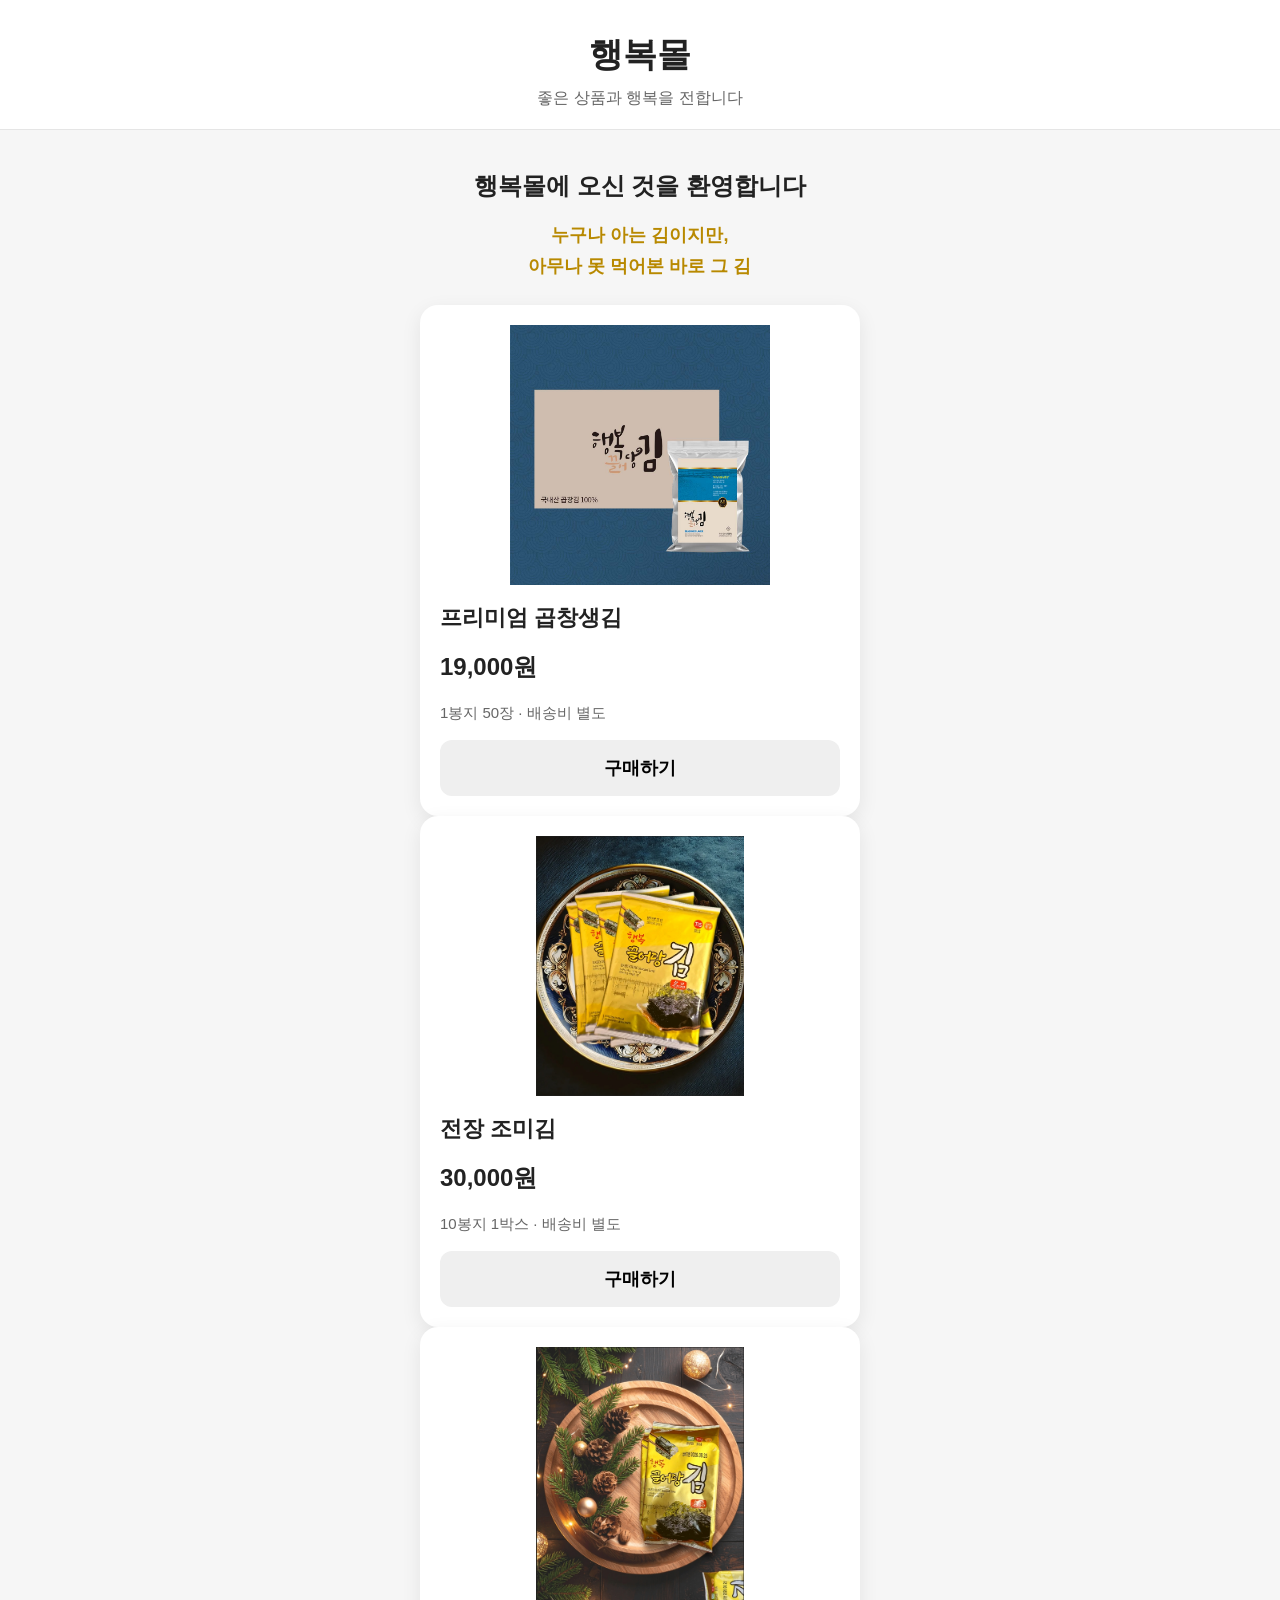
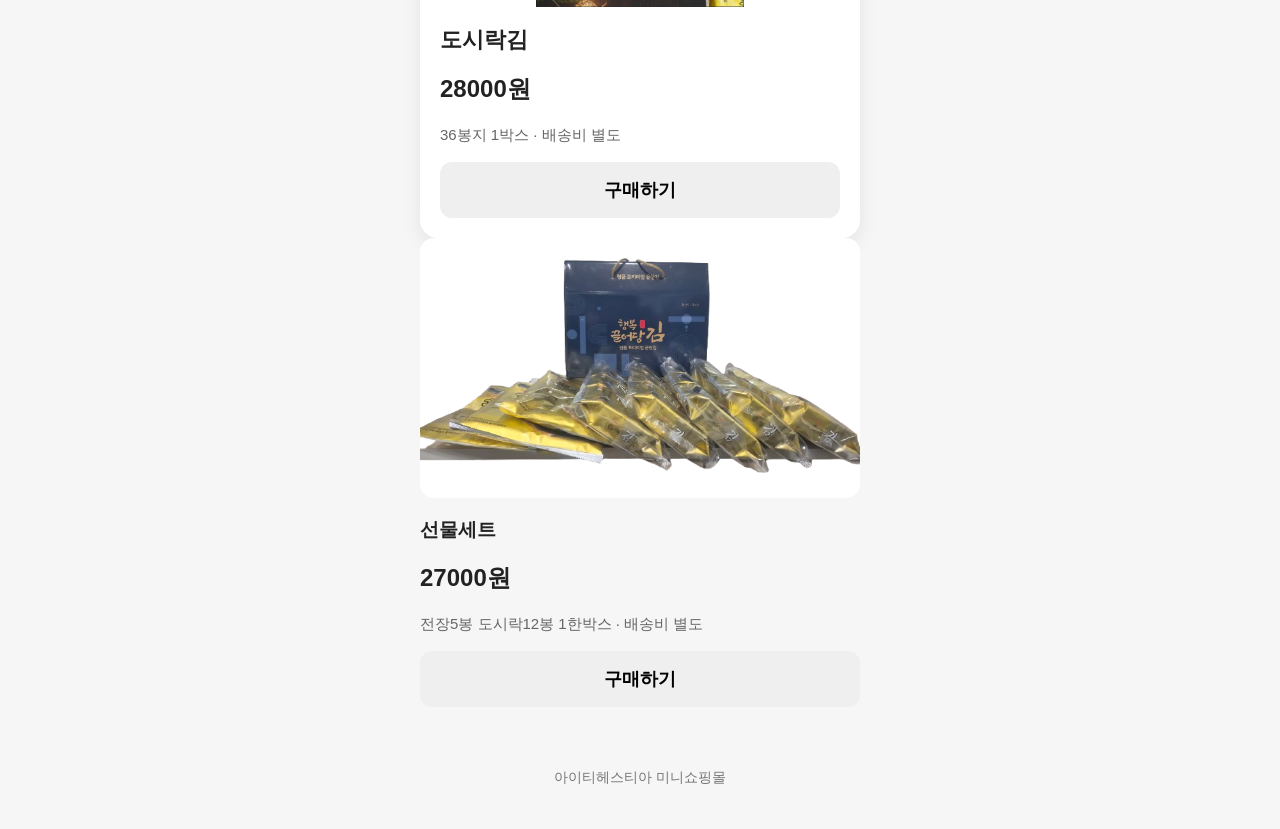
==== index.html @ 73778347 "링크 대표이미지 용량 최적화" ====
<!DOCTYPE html>
<html lang="ko">
<head>
    <meta charset="UTF-8">
    <meta name="viewport" content="width=device-width, initial-scale=1.0">
    <title>행복몰</title>
    <link rel="stylesheet" href="style.css">
    <meta name="description" content="누구나 아는 김이지만, 아무나 못 먹어본 바로 그 김">
    <meta property="og:type" content="website">
    <meta property="og:title" content="행복몰 | 행복 끌어당김">
    <meta property="og:description" content="누구나 아는 김이지만, 아무나 못 먹어본 바로 그 김">
    <meta property="og:image" content="https://happymall-engine.vercel.app/images/og-image-optimized.jpg">
    <meta property="og:url" content="https://happymall-engine.vercel.app/">
</head>

<body>

    <header>
        <h1>행복몰</h1>
        <p>좋은 상품과 행복을 전합니다</p>
    </header>

    <main>
        <section class="shop-intro">
            <h2>행복몰에 오신 것을 환영합니다</h2>
            <p class="brand-slogan">누구나 아는 김이지만,<br>아무나 못 먹어본 바로 그 김</p>
        </section>

        <section class="products">

            <div class="product-card">
                <img src="images/생김.jpg" alt="행복끌어당김 상품사진" class="product-image">
                <h3>프리미엄 곱창생김</h3>
                <p class="price">19,000원</p>
                <p class="description">1봉지 50장 · 배송비 별도</p>

                <button type="button" onclick="location.href='gopchang.html'">구매하기</button>
            </div>
            <div class="product-card">
                <img src="images/전장조미김.jpg" alt="행복끌어당김 상품사진" class="product-image">
                <h3>전장 조미김</h3>
                <p class="price">30,000원</p>
                <p class="description">10봉지 1박스 · 배송비 별도</p>

                <button type="button" onclick="location.href='jeonjang.html'">구매하기</button>
            </div>
            <div class="product-card">
                <img src="images/도시락김.jpg" alt="행복끌어당김 상품사진" class="product-image">
                <h3>도시락김</h3>
                <p class="price">28000원</p>
                <p class="description">36봉지 1박스 · 배송비 별도</p>
                <button type="button" onclick="location.href='dosirak.html'">구매하기</button>
            </div
            <div class="product-card">
                <img src="images/세트구성.png" alt="행복끌어당김 상품사진" class="product-image">
                <h3>선물세트</h3>
                <p class="price">27000원</p>
                <p class="description">전장5봉 도시락12봉 1한박스 · 배송비 별도</p>
                <button type="button" onclick="location.href='set.html'">구매하기</button>
            </div>
        </section>
    </main>

    <footer>
        <p>아이티헤스티아 미니쇼핑몰</p>
    </footer>

</body>
</html>
---- style.css ----
* {
    box-sizing: border-box;
}

body {
    margin: 0;
    font-family: Arial, sans-serif;
    background-color: #f6f6f6;
    color: #222222;
}

header {
    background-color: #ffffff;
    padding: 32px 20px 20px;
    text-align: center;
    border-bottom: 1px solid #e5e5e5;
}

header h1 {
    margin: 0 0 10px;
    font-size: 34px;
}

header p {
    margin: 0;
    color: #666666;
    font-size: 16px;
}

main {
    width: 100%;
    max-width: 480px;
    margin: 0 auto;
    padding: 20px;
}

.shop-intro {
    text-align: center;
    margin-bottom: 24px;
}

.shop-intro h2 {
    font-size: 24px;
    margin-bottom: 10px;
}

.shop-intro p {
    color: #666666;
    font-size: 16px;
}

.shop-intro .brand-slogan {
  color: #b88900;
  font-size: 18px;
  font-weight: 700;
  line-height: 1.7;
}
.product-card {
    background-color: #ffffff;
    border-radius: 18px;
    padding: 20px;
    box-shadow: 0 6px 20px rgba(0, 0, 0, 0.08);
}

.product-image {
    height: 260px;
    width: 100%;
    object-fit: contain;
    background-color: #ffffff;
    border-radius: 14px;
    display: flex;
    align-items: center;
    justify-content: center;
    color: #999999;
    margin-bottom: 18px;
}

.product-card h3 {
    font-size: 22px;
    margin: 0 0 10px;
}

.description {
    color: #666666;
    font-size: 15px;
    line-height: 1.6;
}

.price {
    font-size: 24px;
    font-weight: bold;
    margin: 18px 0;
}

button {
    width: 100%;
    border: none;
    border-radius: 12px;
    padding: 16px;
    font-size: 18px;
    font-weight: bold;
    cursor: pointer;
}

footer {
    text-align: center;
    padding: 28px 20px;
    color: #777777;
    font-size: 14px;
}

.privacy-info {
    margin: 10px 0 14px;
    padding: 12px;
    background-color: #f7f7f7;
    border: 1px solid #e2e2e2;
    border-radius: 8px;
    color: #666666;
    font-size: 13px;
    line-height: 1.6;
  }

  .shipping-info {
    margin: 14px 0 18px;
    padding: 14px;
    background-color: #fff8e1;
    border: 1px solid #d9b75f;
    border-left: 4px solid #b88900;
    border-radius: 10px;
    color: #4a3a12;
    font-size: 14px;
    line-height: 1.7;
  }
  
  .shipping-info strong {
    color: #8a6500;
    font-size: 15px;
  }
  @media (max-width: 600px) {
    header {
      padding: 24px 16px 16px;
    }
  
    header h1 {
      font-size: 28px;
    }
  
    main {
      padding: 12px;
    }
  
    .product-card {
      padding: 16px;
      border-radius: 14px;
    }
  
    .product-image {
      height: 220px;
    }
  
    .product-card input:not([type="checkbox"]) {
      width: 100%;
      padding: 10px;
      font-size: 16px;
    }
  
    .privacy-info {
      padding: 10px;
      font-size: 12px;
    }
  }
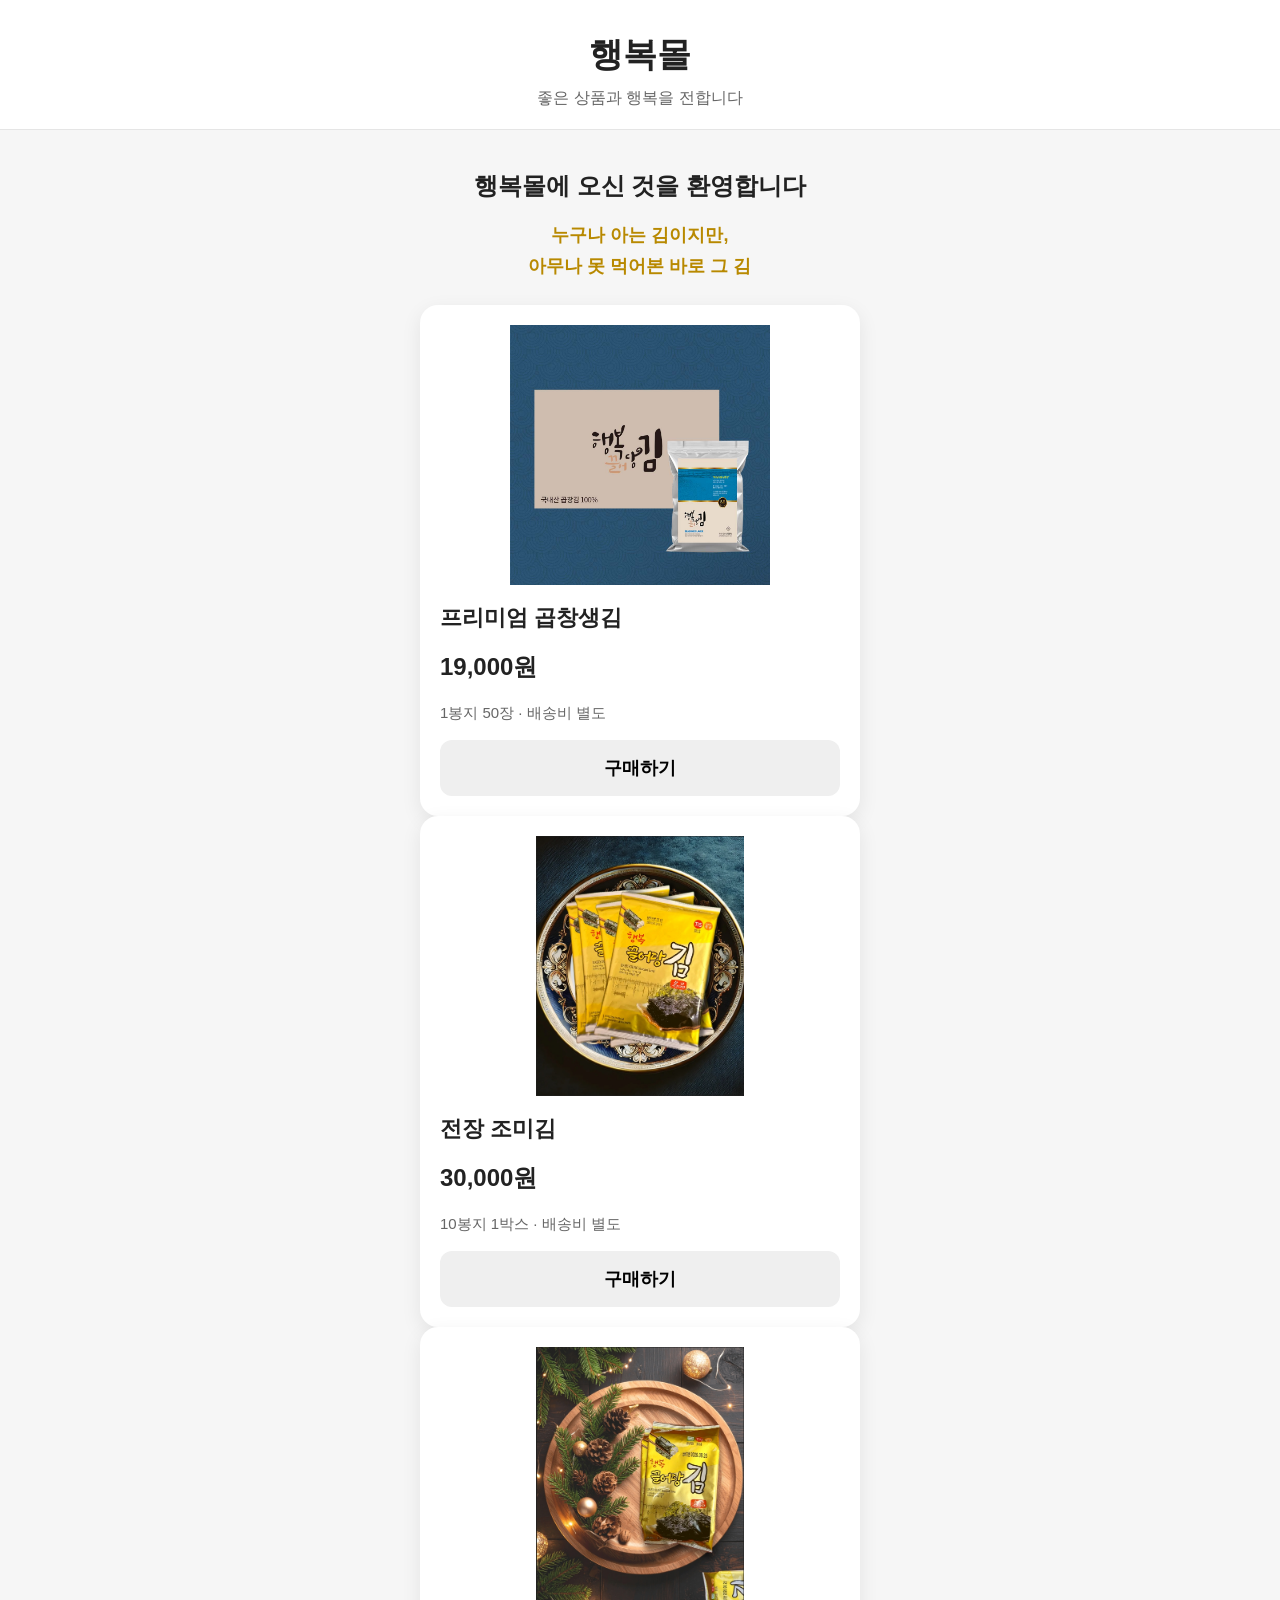
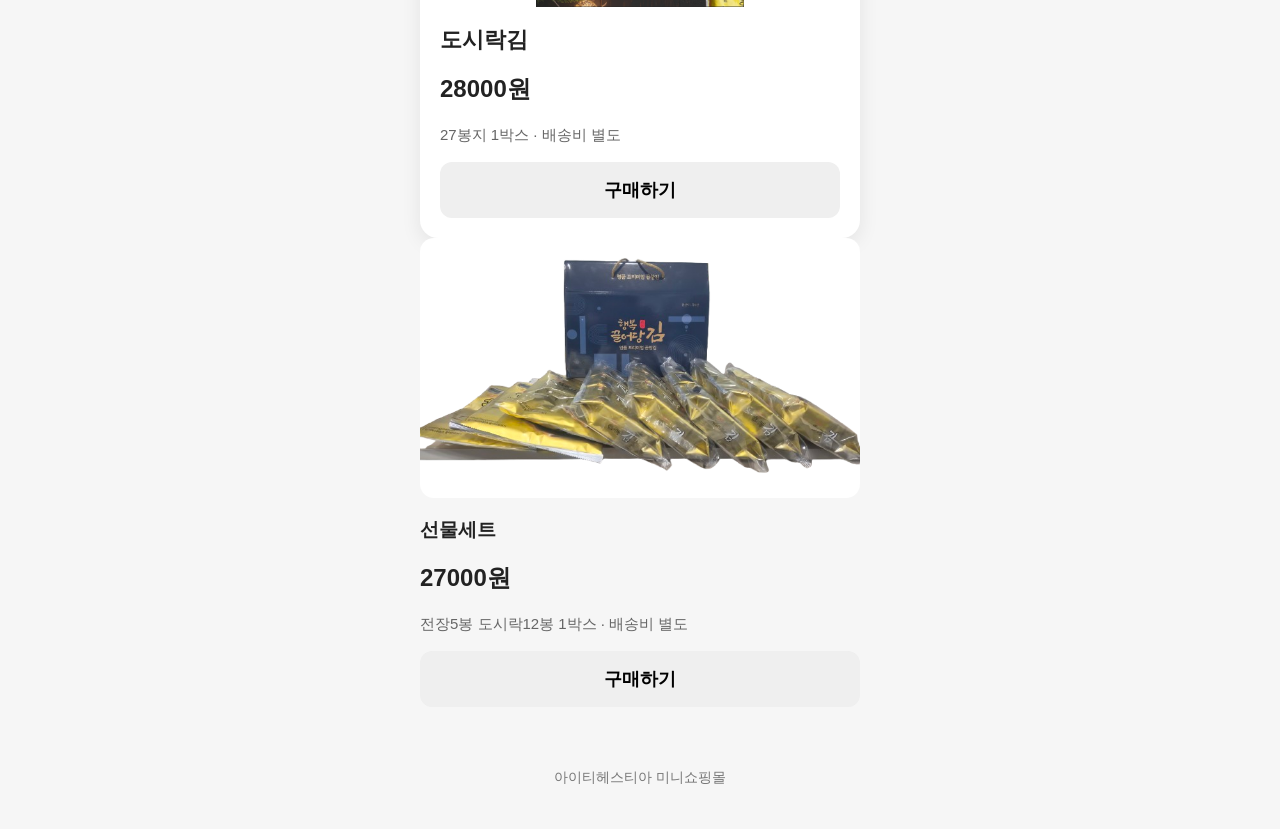
==== commit 80ffb3fc: "도시락김과 선물세트 구성 문구 수정" ====
--- a/index.html
+++ b/index.html
@@ -48,14 +48,14 @@
                 <img src="images/도시락김.jpg" alt="행복끌어당김 상품사진" class="product-image">
                 <h3>도시락김</h3>
                 <p class="price">28000원</p>
-                <p class="description">36봉지 1박스 · 배송비 별도</p>
+                <p class="description">27봉지 1박스 · 배송비 별도</p>
                 <button type="button" onclick="location.href='dosirak.html'">구매하기</button>
             </div
             <div class="product-card">
                 <img src="images/세트구성.png" alt="행복끌어당김 상품사진" class="product-image">
                 <h3>선물세트</h3>
                 <p class="price">27000원</p>
-                <p class="description">전장5봉 도시락12봉 1한박스 · 배송비 별도</p>
+                <p class="description">전장5봉 도시락12봉 1박스 · 배송비 별도</p>
                 <button type="button" onclick="location.href='set.html'">구매하기</button>
             </div>
         </section>
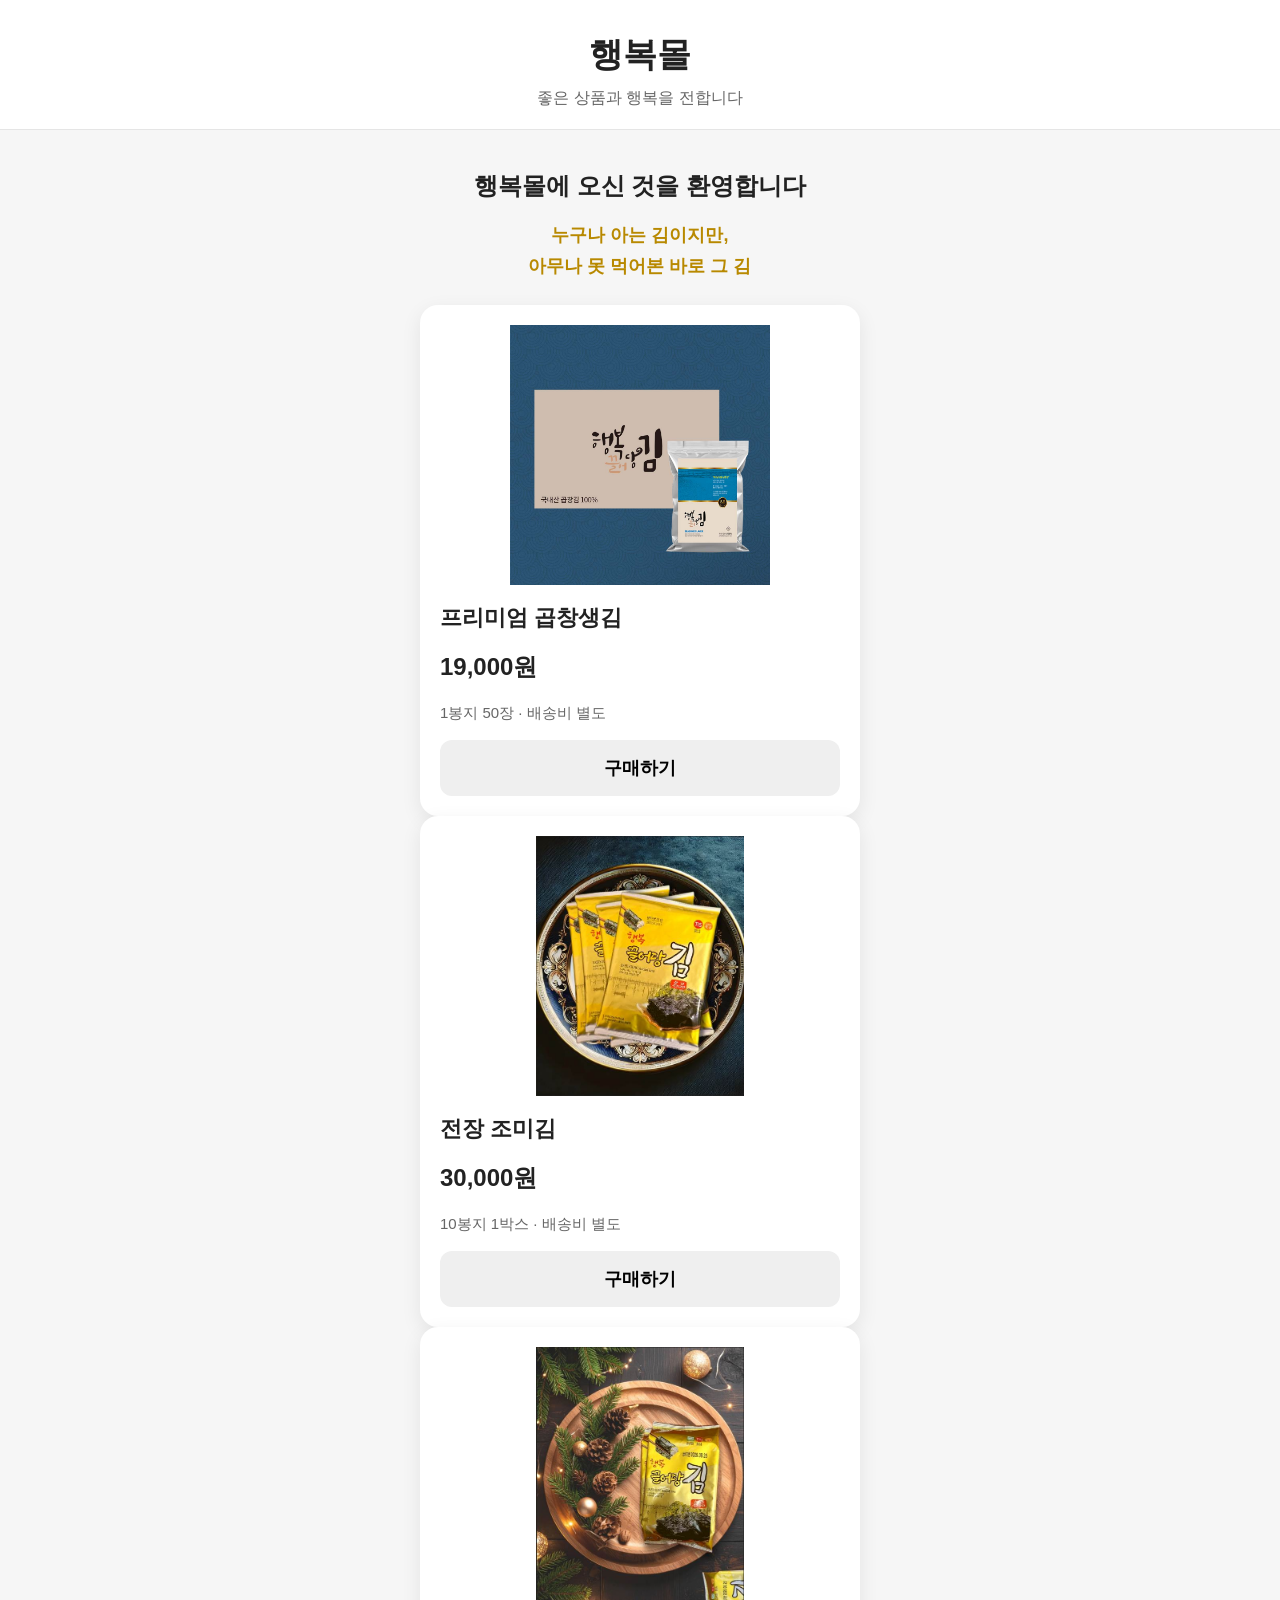
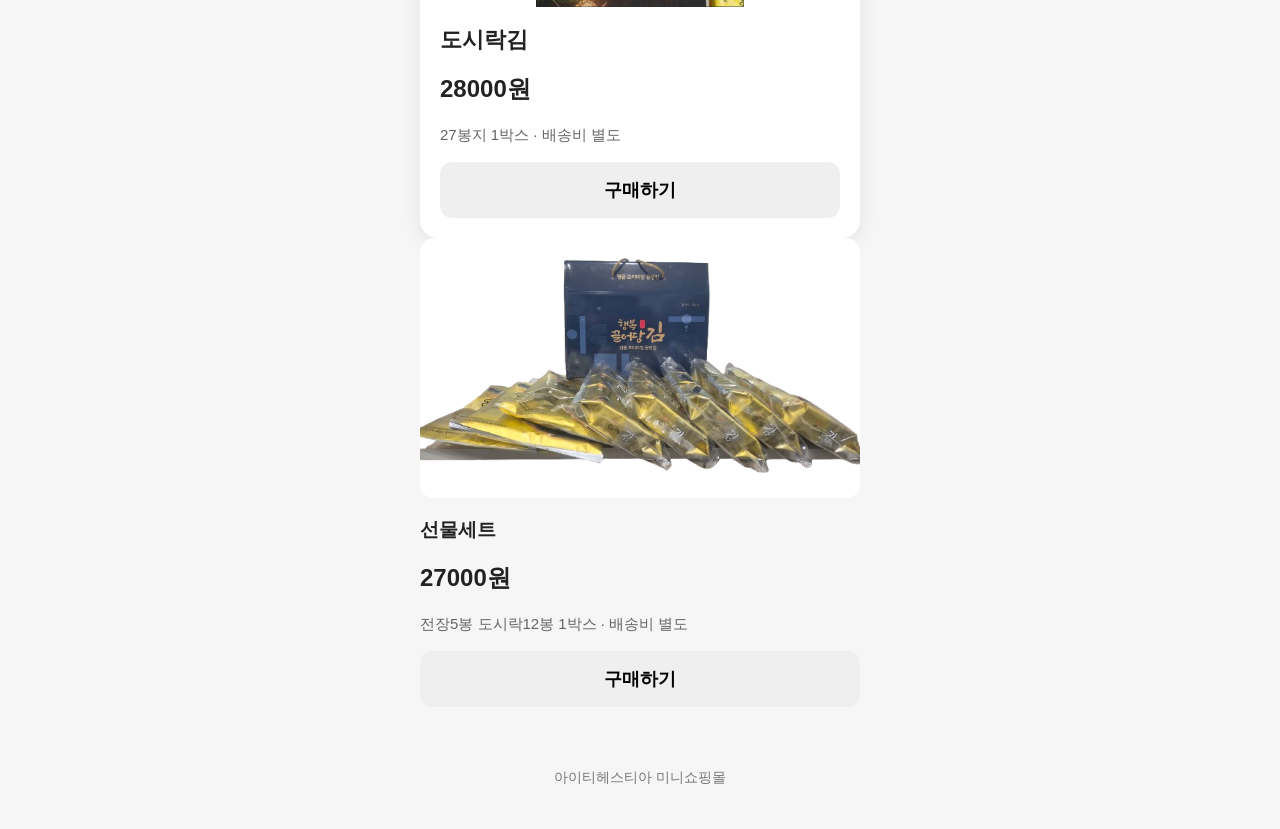
==== commit 64fbba26: "전장김과 도시락김 이미지 용량 최적화" ====
--- a/index.html
+++ b/index.html
@@ -37,7 +37,7 @@
                 <button type="button" onclick="location.href='gopchang.html'">구매하기</button>
             </div>
             <div class="product-card">
-                <img src="images/전장조미김.jpg" alt="행복끌어당김 상품사진" class="product-image">
+                <img src="images/전장조미김-small.jpg" alt="행복끌어당김 상품사진" class="product-image">
                 <h3>전장 조미김</h3>
                 <p class="price">30,000원</p>
                 <p class="description">10봉지 1박스 · 배송비 별도</p>
@@ -45,7 +45,7 @@
                 <button type="button" onclick="location.href='jeonjang.html'">구매하기</button>
             </div>
             <div class="product-card">
-                <img src="images/도시락김.jpg" alt="행복끌어당김 상품사진" class="product-image">
+                <img src="images/도시락김-small.jpg" alt="행복끌어당김 상품사진" class="product-image">
                 <h3>도시락김</h3>
                 <p class="price">28000원</p>
                 <p class="description">27봉지 1박스 · 배송비 별도</p>
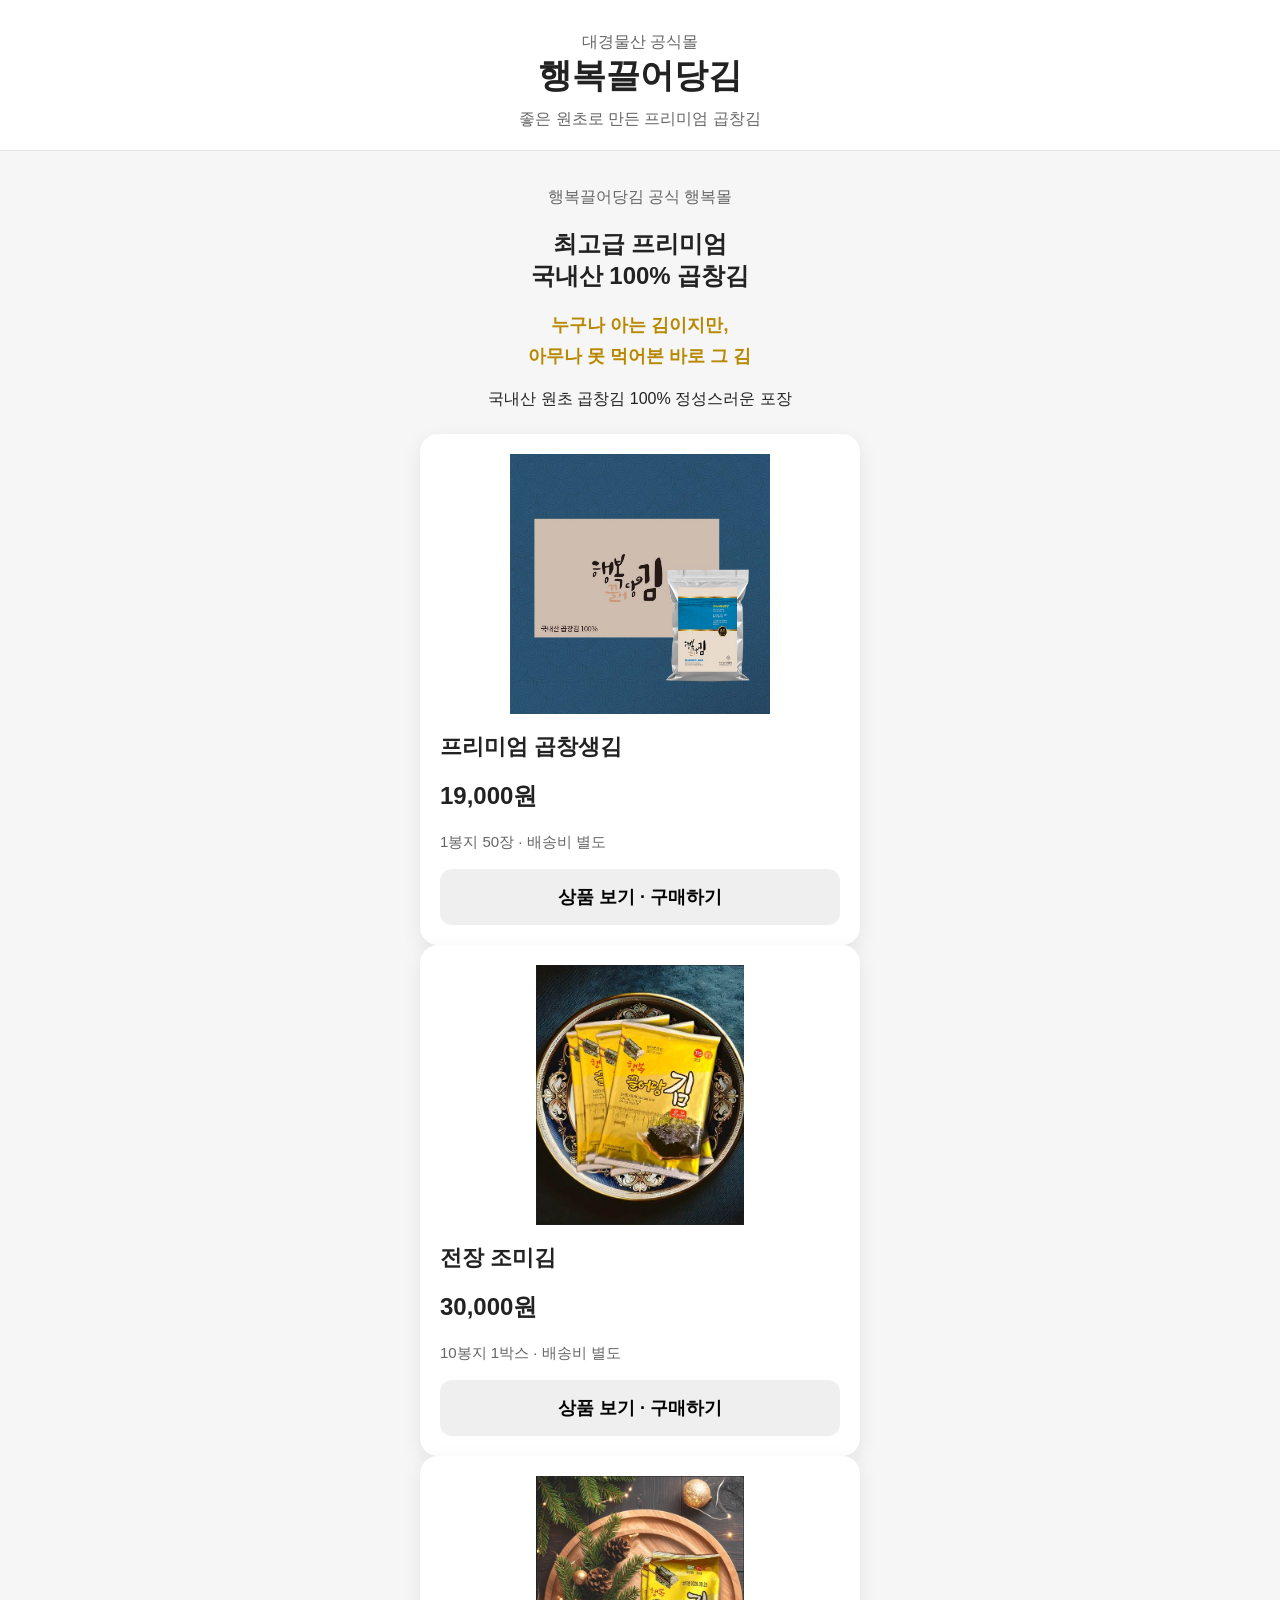
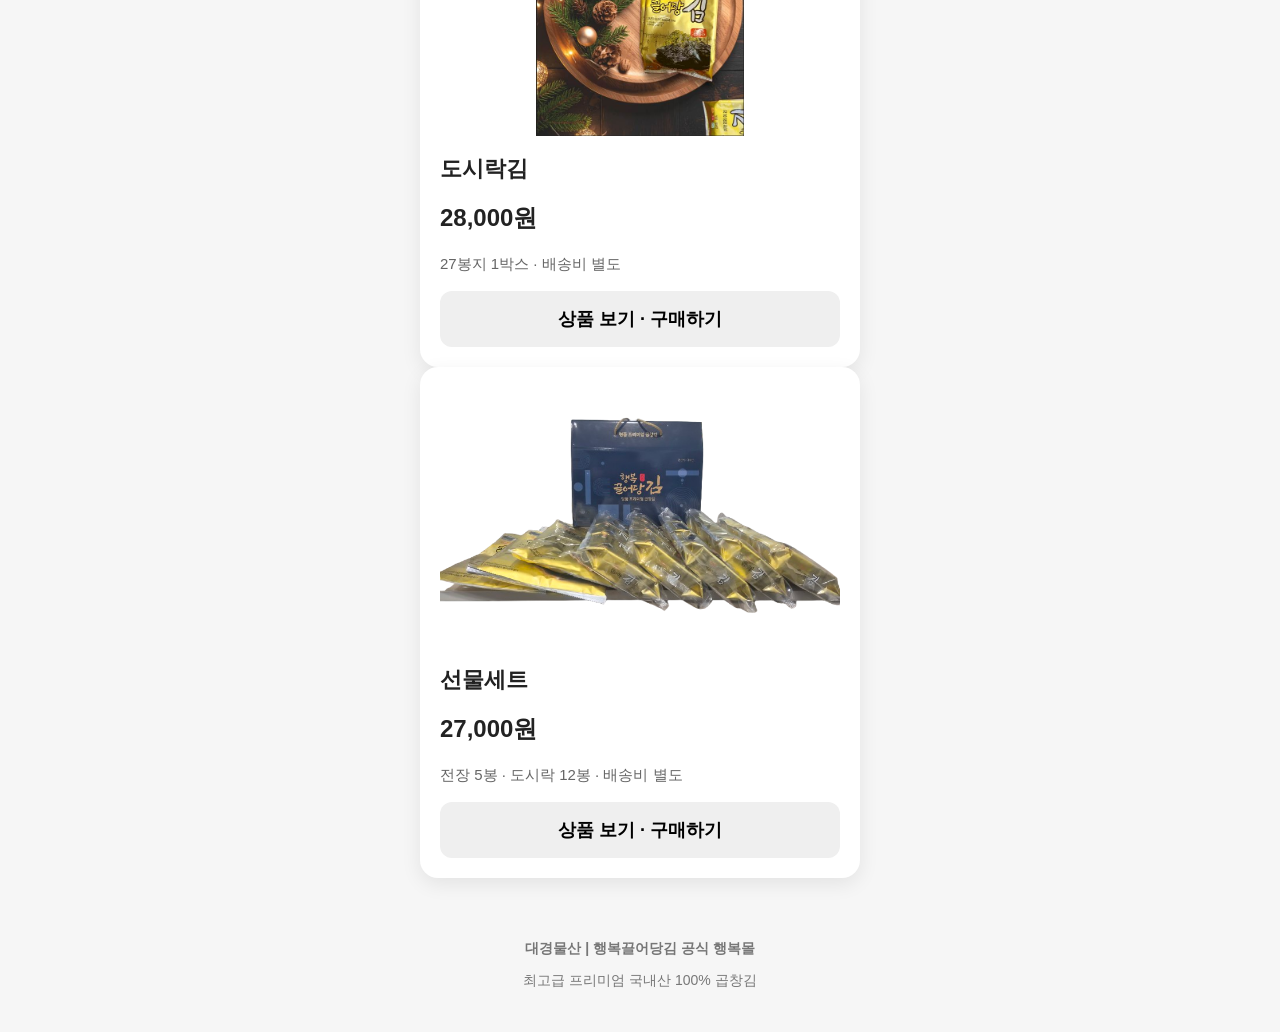
==== commit dc540e3b: "행복몰 브랜드와 첫 화면 보완" ====
--- a/index.html
+++ b/index.html
@@ -3,67 +3,75 @@
 <head>
     <meta charset="UTF-8">
     <meta name="viewport" content="width=device-width, initial-scale=1.0">
-    <title>행복몰</title>
+    <title>행복끌어당김 공식 행복몰 | 프리미엄 국내산 곱창김</title>
     <link rel="stylesheet" href="style.css">
-    <meta name="description" content="누구나 아는 김이지만, 아무나 못 먹어본 바로 그 김">
+    <meta name="description" content="대경물산 행복끌어당김 공식몰. 최고급 프리미엄 국내산 100% 곱창김으로 만든 생김, 전장 조미김, 도시락김과 선물세트를 만나보세요.">
     <meta property="og:type" content="website">
-    <meta property="og:title" content="행복몰 | 행복 끌어당김">
-    <meta property="og:description" content="누구나 아는 김이지만, 아무나 못 먹어본 바로 그 김">
-    <meta property="og:image" content="https://happymall-engine.vercel.app/images/og-image-optimized.jpg">
-    <meta property="og:url" content="https://happymall-engine.vercel.app/">
+    <meta property="og:title" content="행복끌어당김 공식 행복몰">
+    <meta property="og:description" content="최고급 프리미엄 국내산 100% 곱창김">
+    <meta property="og:image" content="https://www.haengbokmall.com/images/og-image-optimized.jpg">
+    <meta property="og:url" content="https://www.haengbokmall.com/">
 </head>
 
 <body>
 
     <header>
-        <h1>행복몰</h1>
-        <p>좋은 상품과 행복을 전합니다</p>
+        <p class="company-name">대경물산 공식몰</p>
+        <h1>행복끌어당김</h1>
+        <p>좋은 원초로 만든 프리미엄 곱창김</p>
     </header>
 
     <main>
         <section class="shop-intro">
-            <h2>행복몰에 오신 것을 환영합니다</h2>
+            <p class="official-badge">행복끌어당김 공식 행복몰</p>
+            <h2>최고급 프리미엄<br>국내산 100% 곱창김</h2>
             <p class="brand-slogan">누구나 아는 김이지만,<br>아무나 못 먹어본 바로 그 김</p>
+            <div class="brand-points" aria-label="행복끌어당김의 특징">
+                <span>국내산 원초</span>
+                <span>곱창김 100%</span>
+                <span>정성스러운 포장</span>
+            </div>
         </section>
 
         <section class="products">
 
             <div class="product-card">
-                <img src="images/생김.jpg" alt="행복끌어당김 상품사진" class="product-image">
+                <img src="images/생김.jpg" alt="행복끌어당김 프리미엄 곱창생김" class="product-image">
                 <h3>프리미엄 곱창생김</h3>
                 <p class="price">19,000원</p>
                 <p class="description">1봉지 50장 · 배송비 별도</p>
 
-                <button type="button" onclick="location.href='gopchang.html'">구매하기</button>
+                <button type="button" onclick="location.href='gopchang.html'">상품 보기 · 구매하기</button>
             </div>
             <div class="product-card">
-                <img src="images/전장조미김-small.jpg" alt="행복끌어당김 상품사진" class="product-image">
+                <img src="images/전장조미김-small.jpg" alt="행복끌어당김 전장 조미김" class="product-image">
                 <h3>전장 조미김</h3>
                 <p class="price">30,000원</p>
                 <p class="description">10봉지 1박스 · 배송비 별도</p>
 
-                <button type="button" onclick="location.href='jeonjang.html'">구매하기</button>
+                <button type="button" onclick="location.href='jeonjang.html'">상품 보기 · 구매하기</button>
             </div>
             <div class="product-card">
-                <img src="images/도시락김-small.jpg" alt="행복끌어당김 상품사진" class="product-image">
+                <img src="images/도시락김-small.jpg" alt="행복끌어당김 도시락김" class="product-image">
                 <h3>도시락김</h3>
-                <p class="price">28000원</p>
+                <p class="price">28,000원</p>
                 <p class="description">27봉지 1박스 · 배송비 별도</p>
-                <button type="button" onclick="location.href='dosirak.html'">구매하기</button>
-            </div
+                <button type="button" onclick="location.href='dosirak.html'">상품 보기 · 구매하기</button>
+            </div>
             <div class="product-card">
-                <img src="images/세트구성.png" alt="행복끌어당김 상품사진" class="product-image">
+                <img src="images/세트구성.png" alt="행복끌어당김 곱창김 선물세트" class="product-image">
                 <h3>선물세트</h3>
-                <p class="price">27000원</p>
-                <p class="description">전장5봉 도시락12봉 1박스 · 배송비 별도</p>
-                <button type="button" onclick="location.href='set.html'">구매하기</button>
+                <p class="price">27,000원</p>
+                <p class="description">전장 5봉 · 도시락 12봉 · 배송비 별도</p>
+                <button type="button" onclick="location.href='set.html'">상품 보기 · 구매하기</button>
             </div>
         </section>
     </main>
 
     <footer>
-        <p>아이티헤스티아 미니쇼핑몰</p>
+        <p><strong>대경물산 | 행복끌어당김 공식 행복몰</strong></p>
+        <p>최고급 프리미엄 국내산 100% 곱창김</p>
     </footer>
 
 </body>
-</html>+</html>
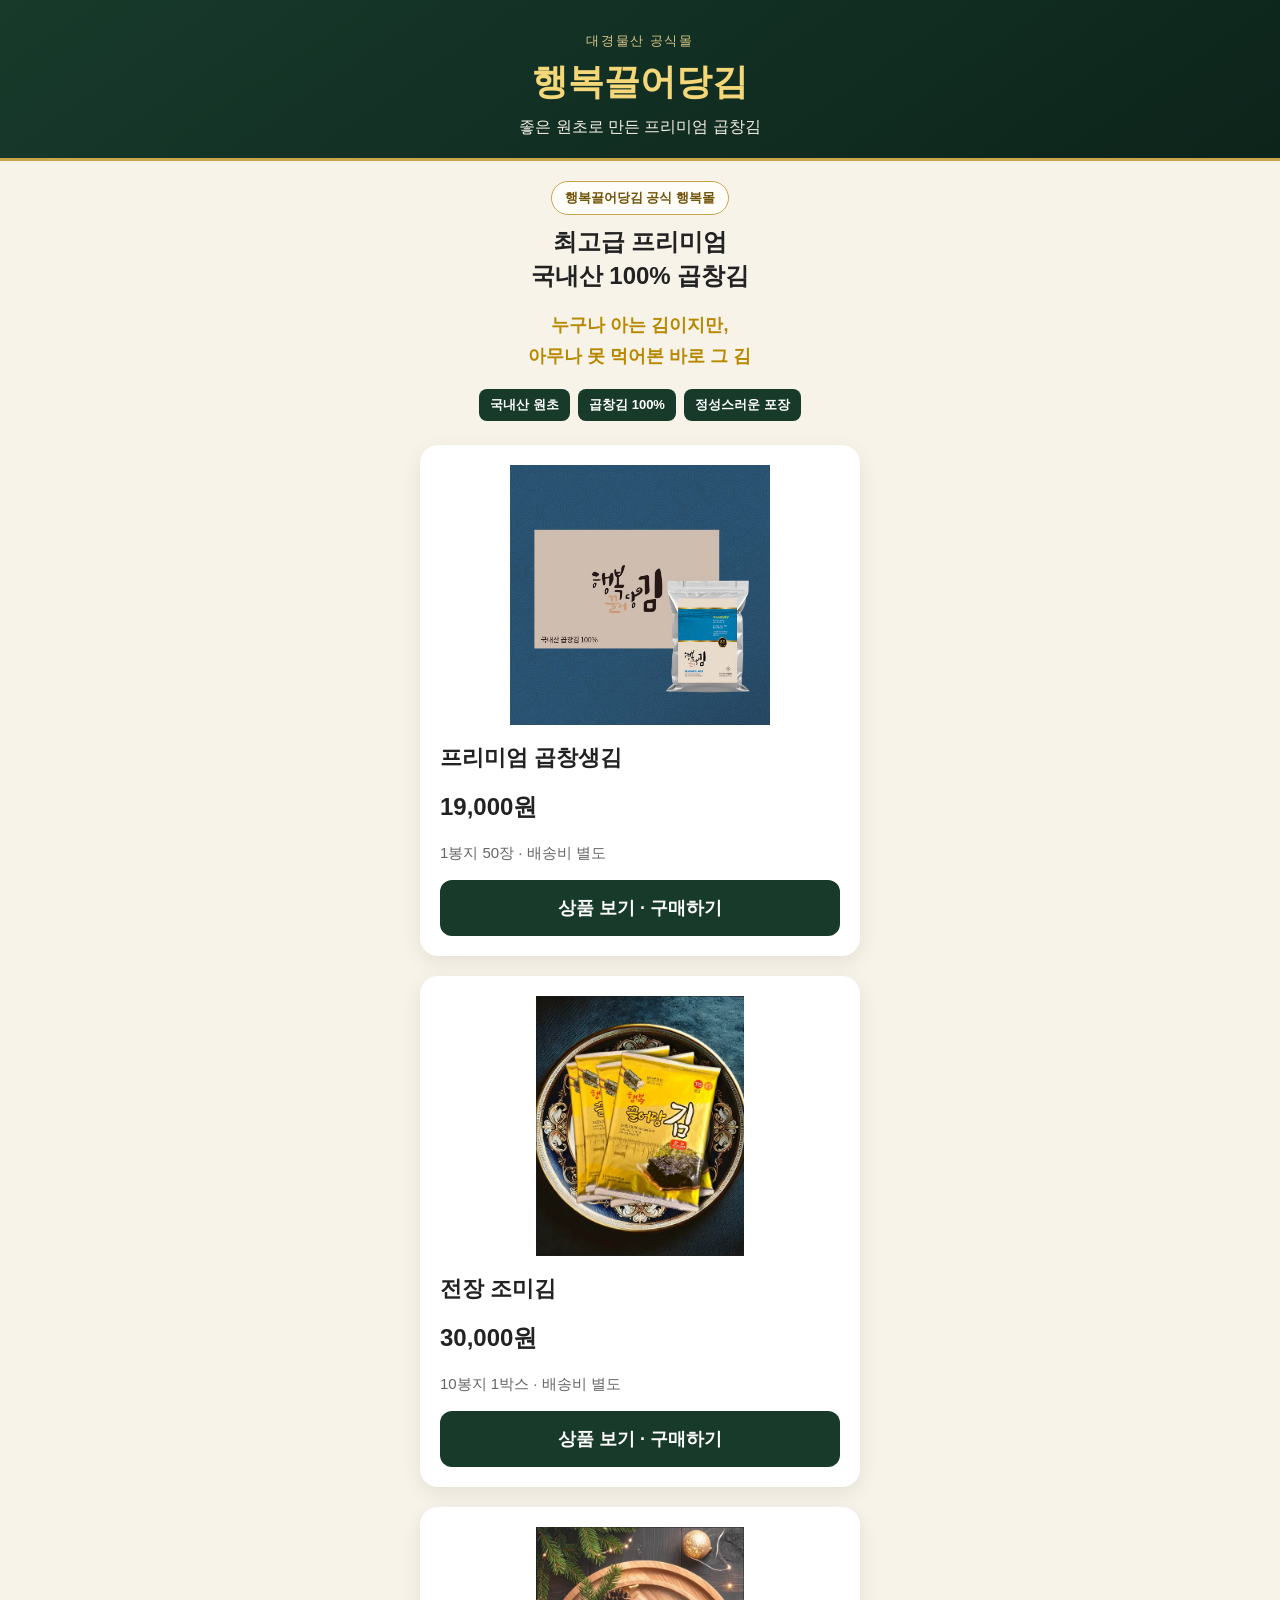
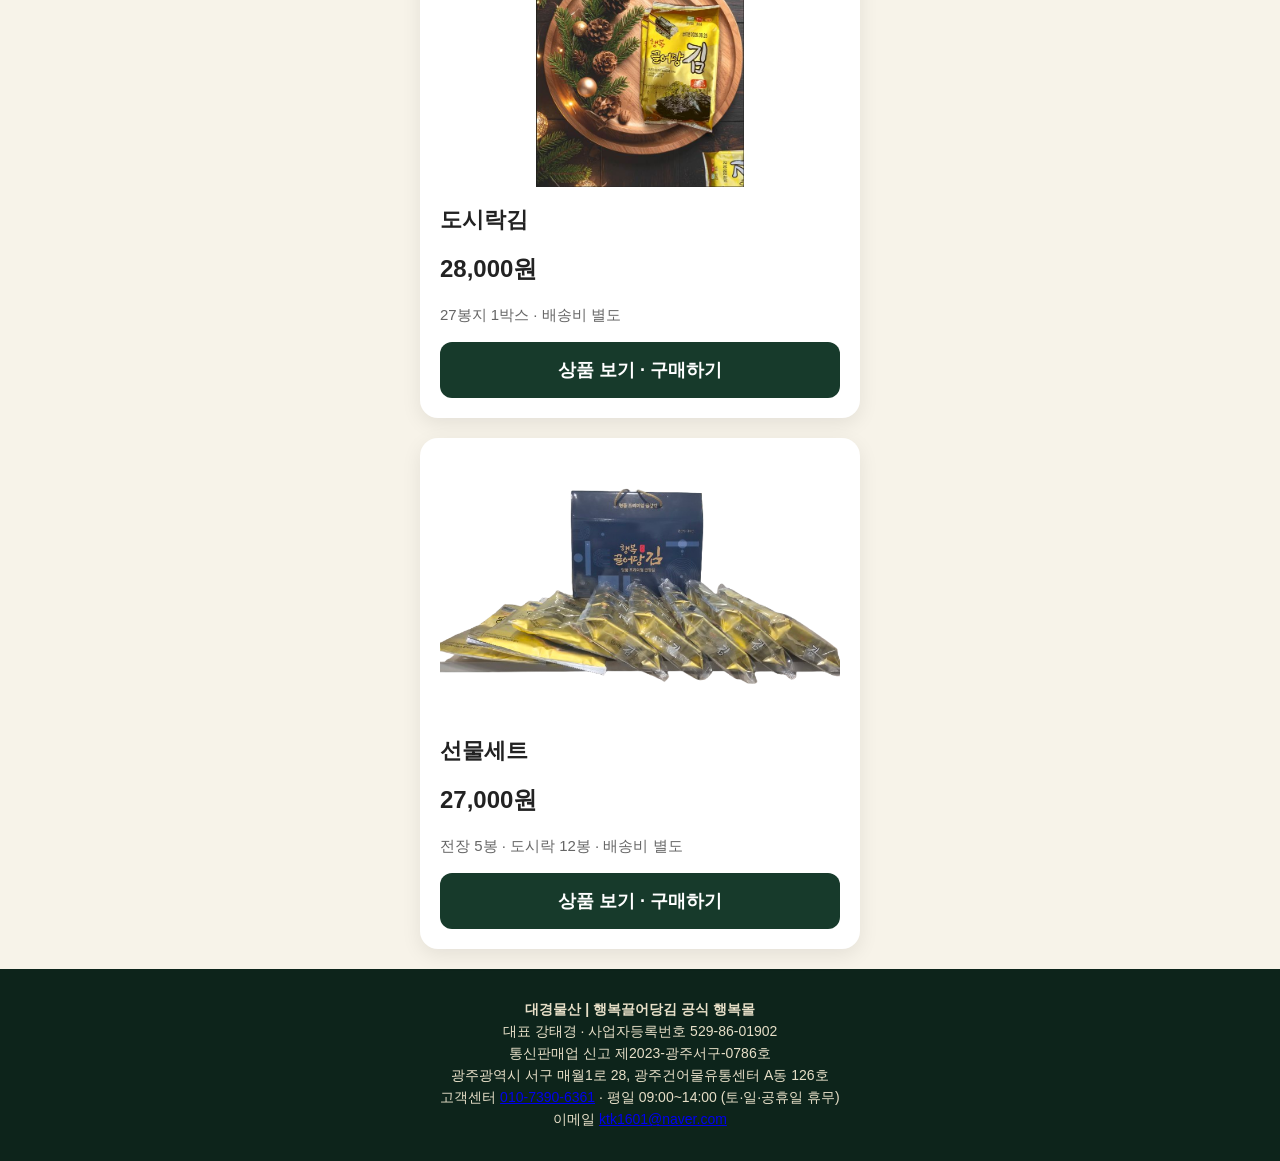
==== commit 507b0e6a: "행복몰 사업자 정보 공개" ====
--- a/index.html
+++ b/index.html
@@ -14,7 +14,6 @@
 </head>
 
 <body>
-
     <header>
         <p class="company-name">대경물산 공식몰</p>
         <h1>행복끌어당김</h1>
@@ -34,13 +33,11 @@
         </section>
 
         <section class="products">
-
             <div class="product-card">
                 <img src="images/생김.jpg" alt="행복끌어당김 프리미엄 곱창생김" class="product-image">
                 <h3>프리미엄 곱창생김</h3>
                 <p class="price">19,000원</p>
                 <p class="description">1봉지 50장 · 배송비 별도</p>
-
                 <button type="button" onclick="location.href='gopchang.html'">상품 보기 · 구매하기</button>
             </div>
             <div class="product-card">
@@ -48,7 +45,6 @@
                 <h3>전장 조미김</h3>
                 <p class="price">30,000원</p>
                 <p class="description">10봉지 1박스 · 배송비 별도</p>
-
                 <button type="button" onclick="location.href='jeonjang.html'">상품 보기 · 구매하기</button>
             </div>
             <div class="product-card">
@@ -70,8 +66,13 @@
 
     <footer>
         <p><strong>대경물산 | 행복끌어당김 공식 행복몰</strong></p>
-        <p>최고급 프리미엄 국내산 100% 곱창김</p>
+        <div class="business-info">
+            <p>대표 강태경 · 사업자등록번호 529-86-01902</p>
+            <p>통신판매업 신고 제2023-광주서구-0786호</p>
+            <p>광주광역시 서구 매월1로 28, 광주건어물유통센터 A동 126호</p>
+            <p>고객센터 <a href="tel:01073906361">010-7390-6361</a> · 평일 09:00~14:00 (토·일·공휴일 휴무)</p>
+            <p>이메일 <a href="mailto:ktk1601@naver.com">ktk1601@naver.com</a></p>
+        </div>
     </footer>
-
 </body>
 </html>
--- a/style.css
+++ b/style.css
@@ -5,26 +5,35 @@
 body {
     margin: 0;
     font-family: Arial, sans-serif;
-    background-color: #f6f6f6;
+    background-color: #f7f3e9;
     color: #222222;
 }
 
 header {
-    background-color: #ffffff;
+    background: linear-gradient(145deg, #173a2b, #0d241b);
     padding: 32px 20px 20px;
     text-align: center;
-    border-bottom: 1px solid #e5e5e5;
+    border-bottom: 3px solid #caa54b;
+    color: #ffffff;
 }
 
 header h1 {
     margin: 0 0 10px;
-    font-size: 34px;
+    font-size: 36px;
+    color: #f3d778;
 }
 
 header p {
     margin: 0;
-    color: #666666;
+    color: #f5f1e6;
     font-size: 16px;
+}
+
+header .company-name {
+    margin-bottom: 8px;
+    color: #d9c789;
+    font-size: 13px;
+    letter-spacing: 0.12em;
 }
 
 main {
@@ -39,9 +48,44 @@
     margin-bottom: 24px;
 }
 
+.official-badge {
+    display: inline-block;
+    margin: 0 0 10px;
+    padding: 7px 13px;
+    border: 1px solid #caa54b;
+    border-radius: 999px;
+    background: #fffdf7;
+    color: #72530a !important;
+    font-size: 13px !important;
+    font-weight: 700;
+}
+
 .shop-intro h2 {
     font-size: 24px;
-    margin-bottom: 10px;
+    margin: 0 0 10px;
+    line-height: 1.4;
+}
+
+.brand-points {
+    display: flex;
+    flex-wrap: wrap;
+    justify-content: center;
+    gap: 8px;
+    margin-top: 16px;
+}
+
+.brand-points span {
+    padding: 7px 11px;
+    border-radius: 8px;
+    background: #173a2b;
+    color: #ffffff;
+    font-size: 13px;
+    font-weight: 700;
+}
+
+.products {
+    display: grid;
+    gap: 20px;
 }
 
 .shop-intro p {
@@ -100,13 +144,26 @@
     font-size: 18px;
     font-weight: bold;
     cursor: pointer;
+    background: #173a2b;
+    color: #ffffff;
+    transition: background-color 0.2s ease, transform 0.2s ease;
+}
+
+button:hover {
+    background: #245640;
+    transform: translateY(-1px);
 }
 
 footer {
     text-align: center;
     padding: 28px 20px;
-    color: #777777;
+    background: #0d241b;
+    color: #e7dfc8;
     font-size: 14px;
+}
+
+footer p {
+    margin: 4px 0;
 }
 
 .privacy-info {
@@ -168,4 +225,315 @@
       padding: 10px;
       font-size: 12px;
     }
-  }+  }
+
+
+/* 상품 상세페이지 */
+.detail-main {
+    max-width: 920px;
+    padding-top: 18px;
+    padding-bottom: 48px;
+}
+
+.breadcrumb {
+    display: flex;
+    justify-content: space-between;
+    align-items: center;
+    gap: 16px;
+    margin-bottom: 18px;
+    color: #786f5d;
+    font-size: 14px;
+}
+
+.breadcrumb a {
+    color: #173a2b;
+    font-weight: 700;
+    text-decoration: none;
+}
+
+.detail-product {
+    display: grid;
+    grid-template-columns: minmax(0, 1.05fr) minmax(300px, 0.95fr);
+    overflow: hidden;
+    border: 1px solid #e6dcc5;
+    border-radius: 22px;
+    background: #ffffff;
+    box-shadow: 0 12px 35px rgba(13, 36, 27, 0.1);
+}
+
+.detail-photo-wrap {
+    position: relative;
+    min-height: 520px;
+    background: #111f1a;
+}
+
+.detail-product-image {
+    display: block;
+    width: 100%;
+    height: 100%;
+    min-height: 520px;
+    object-fit: cover;
+}
+
+.detail-badge {
+    position: absolute;
+    z-index: 1;
+    top: 18px;
+    left: 18px;
+    padding: 8px 12px;
+    border: 1px solid rgba(255, 255, 255, 0.55);
+    border-radius: 999px;
+    background: rgba(13, 36, 27, 0.88);
+    color: #f3d778;
+    font-size: 12px;
+    font-weight: 700;
+}
+
+.detail-summary {
+    display: flex;
+    flex-direction: column;
+    justify-content: center;
+    padding: 38px 34px;
+}
+
+.detail-eyebrow,
+.section-kicker {
+    margin: 0 0 10px;
+    color: #9a7318;
+    font-size: 12px;
+    font-weight: 800;
+    letter-spacing: 0.12em;
+}
+
+.detail-summary h2 {
+    margin: 0 0 12px;
+    color: #173a2b;
+    font-size: 34px;
+}
+
+.detail-lead {
+    margin: 0 0 24px;
+    color: #4f4a40;
+    font-size: 18px;
+    font-weight: 700;
+    line-height: 1.65;
+}
+
+.detail-specs {
+    margin: 0 0 24px;
+    border-top: 1px solid #e8e1d3;
+}
+
+.detail-specs div {
+    display: flex;
+    justify-content: space-between;
+    gap: 18px;
+    padding: 15px 0;
+    border-bottom: 1px solid #e8e1d3;
+}
+
+.detail-specs dt {
+    color: #766f63;
+}
+
+.detail-specs dd {
+    margin: 0;
+    color: #222222;
+    font-weight: 700;
+    text-align: right;
+}
+
+.detail-specs .detail-price {
+    color: #8a6500;
+    font-size: 21px;
+}
+
+.primary-order-link {
+    display: block;
+    padding: 16px 18px;
+    border-radius: 12px;
+    background: #173a2b;
+    color: #ffffff;
+    font-size: 17px;
+    font-weight: 800;
+    text-align: center;
+    text-decoration: none;
+    transition: background-color 0.2s ease, transform 0.2s ease;
+}
+
+.primary-order-link:hover {
+    background: #245640;
+    transform: translateY(-1px);
+}
+
+.order-note {
+    margin: 10px 0 0;
+    color: #80786a;
+    font-size: 12px;
+    text-align: center;
+}
+
+.detail-story,
+.detail-guide,
+.detail-final-cta {
+    margin-top: 24px;
+    padding: 32px;
+    border: 1px solid #e6dcc5;
+    border-radius: 20px;
+    background: #fffdf7;
+}
+
+.detail-story {
+    text-align: center;
+}
+
+.detail-story h2,
+.detail-guide h2 {
+    margin: 0 0 14px;
+    color: #173a2b;
+    font-size: 27px;
+}
+
+.detail-story > p:not(.section-kicker) {
+    max-width: 620px;
+    margin: 0 auto;
+    color: #5f594f;
+    line-height: 1.8;
+}
+
+.detail-points {
+    display: grid;
+    grid-template-columns: repeat(3, 1fr);
+    gap: 12px;
+    margin-top: 26px;
+}
+
+.detail-points div {
+    padding: 20px 12px;
+    border-radius: 14px;
+    background: #173a2b;
+    color: #ffffff;
+}
+
+.detail-points strong,
+.detail-points span {
+    display: block;
+}
+
+.detail-points strong {
+    margin-bottom: 8px;
+    color: #f3d778;
+    font-size: 16px;
+}
+
+.detail-points span {
+    color: #f4f0e6;
+    font-size: 13px;
+    line-height: 1.6;
+}
+
+.detail-guide h2 {
+    text-align: center;
+}
+
+.guide-list {
+    display: grid;
+    grid-template-columns: repeat(2, 1fr);
+    gap: 14px;
+    margin-top: 22px;
+}
+
+.guide-list div {
+    padding: 20px;
+    border-radius: 14px;
+    background: #f7f3e9;
+}
+
+.guide-list h3 {
+    margin: 0 0 8px;
+    color: #72530a;
+    font-size: 17px;
+}
+
+.guide-list p {
+    margin: 0;
+    color: #5f594f;
+    font-size: 14px;
+    line-height: 1.75;
+}
+
+.detail-final-cta {
+    border-color: #caa54b;
+    background: linear-gradient(145deg, #173a2b, #0d241b);
+    color: #ffffff;
+    text-align: center;
+}
+
+.detail-final-cta p {
+    margin: 0 0 8px;
+    color: #d9c789;
+}
+
+.detail-final-cta strong {
+    display: block;
+    margin-bottom: 20px;
+    color: #ffffff;
+    font-size: 22px;
+}
+
+.detail-final-cta .primary-order-link {
+    max-width: 360px;
+    margin: 0 auto;
+    background: #caa54b;
+    color: #16271f;
+}
+
+@media (max-width: 600px) {
+    .detail-main {
+        padding: 12px 12px 36px;
+    }
+
+    .detail-product {
+        grid-template-columns: 1fr;
+        border-radius: 16px;
+    }
+
+    .detail-photo-wrap,
+    .detail-product-image {
+        min-height: 0;
+    }
+
+    .detail-product-image {
+        height: auto;
+        aspect-ratio: 4 / 5;
+    }
+
+    .detail-summary {
+        padding: 26px 20px;
+    }
+
+    .detail-summary h2 {
+        font-size: 28px;
+    }
+
+    .detail-story,
+    .detail-guide,
+    .detail-final-cta {
+        padding: 24px 18px;
+        border-radius: 16px;
+    }
+
+    .detail-story h2,
+    .detail-guide h2 {
+        font-size: 23px;
+    }
+
+    .detail-points,
+    .guide-list {
+        grid-template-columns: 1fr;
+    }
+
+    .detail-points div {
+        padding: 17px 12px;
+    }
+}
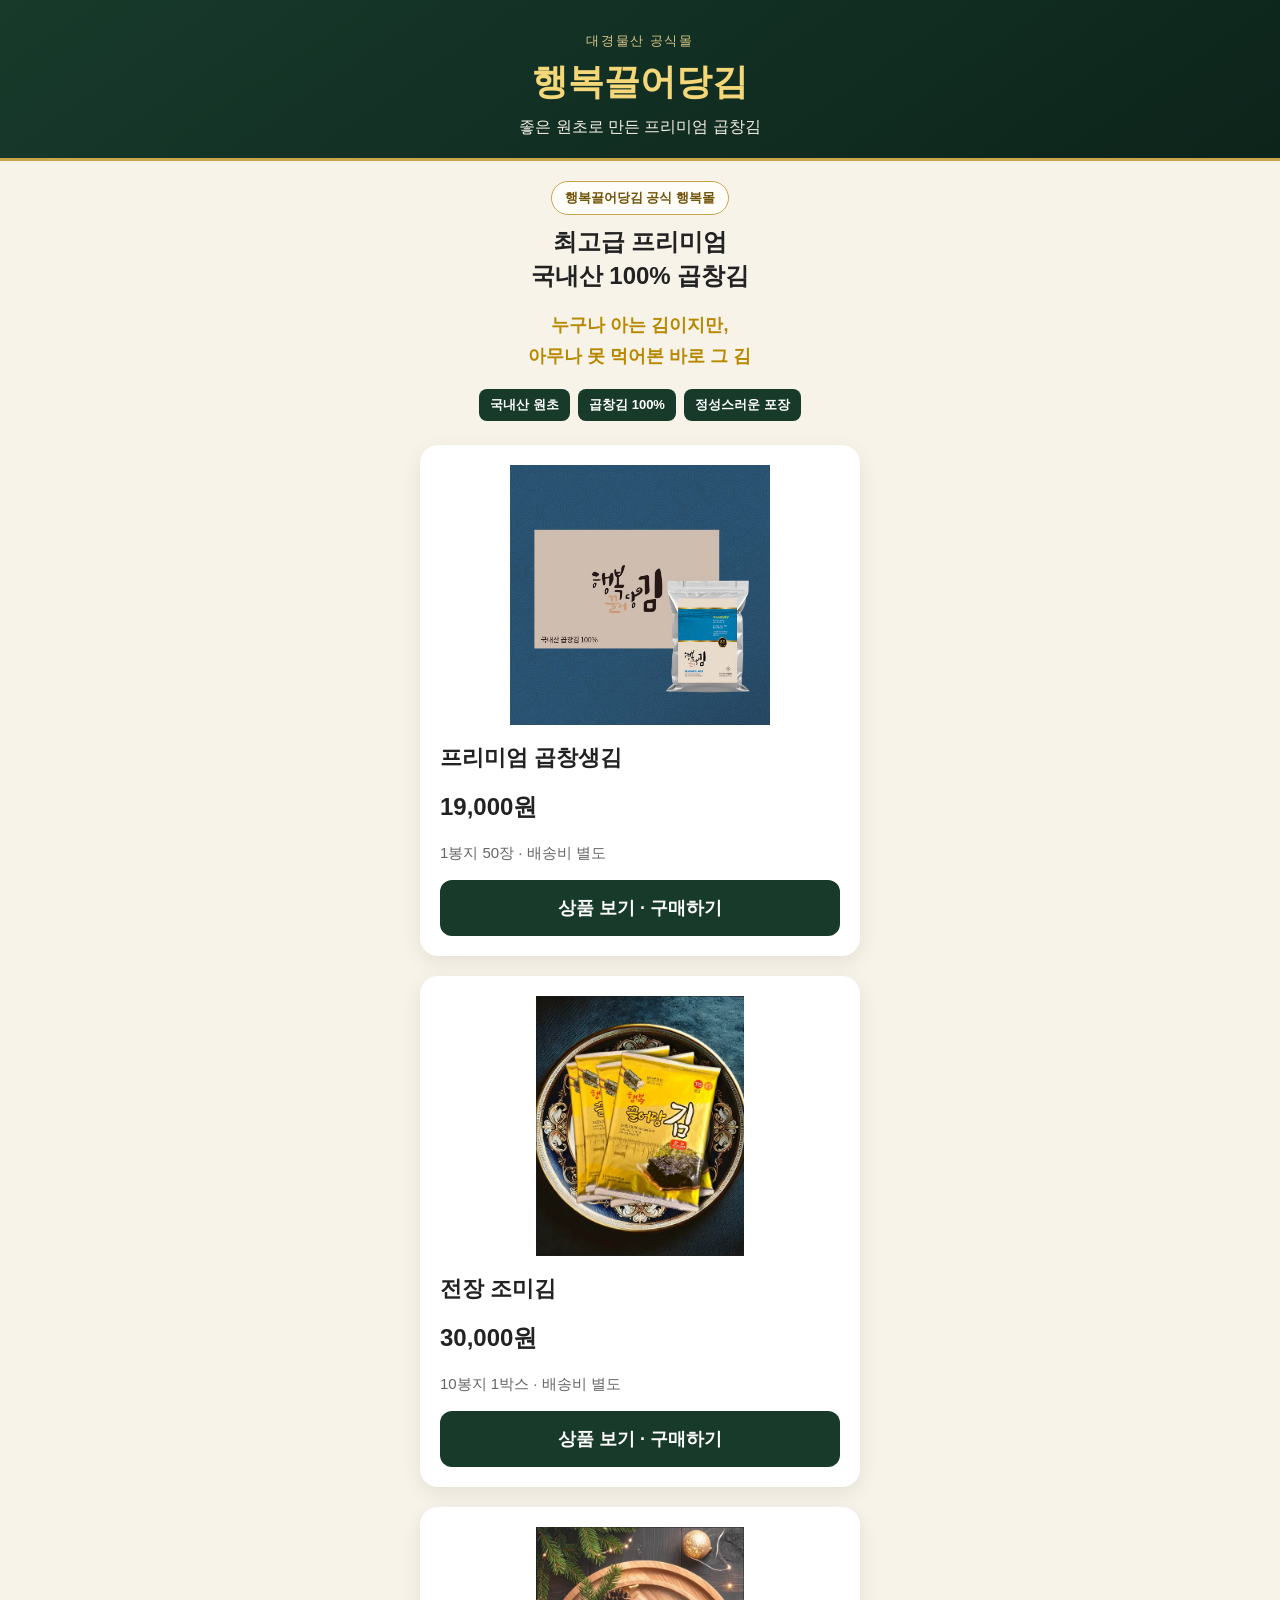
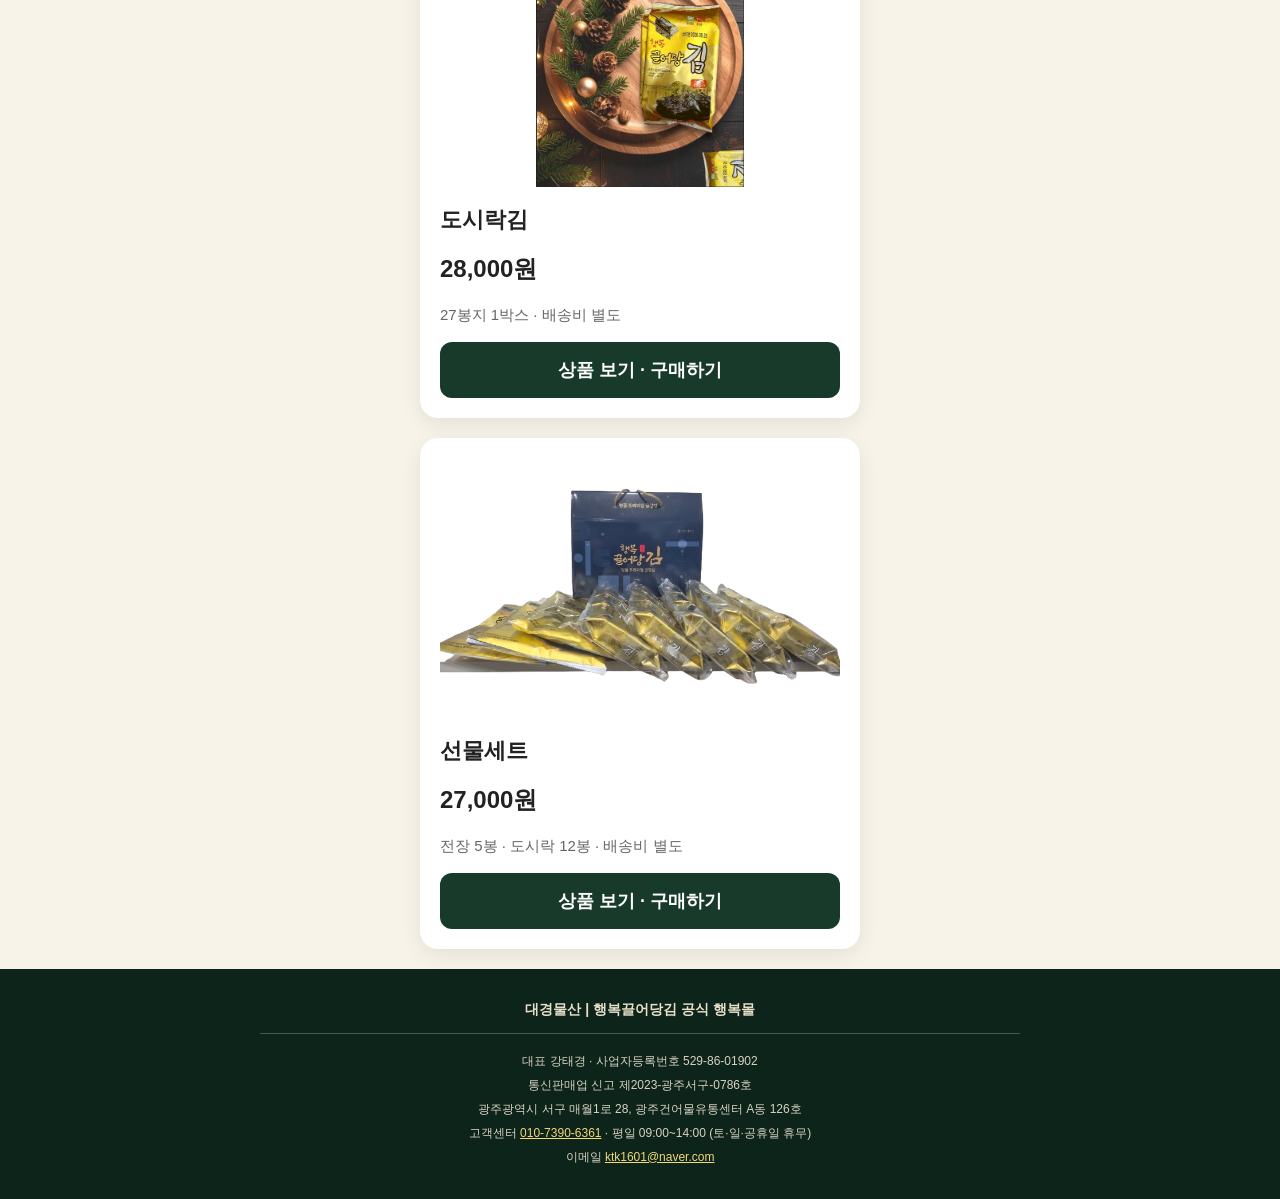
==== commit a1ea9f9e: "행복몰 한글 검색 SEO 설정 - 행복끌어당김 대경물산" ====
--- a/index.html
+++ b/index.html
@@ -3,12 +3,12 @@
 <head>
     <meta charset="UTF-8">
     <meta name="viewport" content="width=device-width, initial-scale=1.0">
-    <title>행복끌어당김 공식 행복몰 | 프리미엄 국내산 곱창김</title>
+    <title>행복몰 | 행복끌어당김 곱창김 · 대경물산 공식 쇼핑몰</title>
     <link rel="stylesheet" href="style.css">
-    <meta name="description" content="대경물산 행복끌어당김 공식몰. 최고급 프리미엄 국내산 100% 곱창김으로 만든 생김, 전장 조미김, 도시락김과 선물세트를 만나보세요.">
+    <meta name="description" content="행복몰은 대경물산이 운영하는 행복끌어당김 공식 쇼핑몰입니다. 국내산 프리미엄 곱창김, 전장 조미김, 도시락김과 선물세트를 만나보세요.">
     <meta property="og:type" content="website">
-    <meta property="og:title" content="행복끌어당김 공식 행복몰">
-    <meta property="og:description" content="최고급 프리미엄 국내산 100% 곱창김">
+    <meta property="og:title" content="행복몰 | 행복끌어당김 · 대경물산 공식 쇼핑몰">
+    <meta property="og:description" content="대경물산의 행복끌어당김 공식 쇼핑몰, 행복몰! 국내산 프리미엄 곱창김과 전장김, 도시락김을 만나보세요.">
     <meta property="og:image" content="https://www.haengbokmall.com/images/og-image-optimized.jpg">
     <meta property="og:url" content="https://www.haengbokmall.com/">
 </head>
--- a/style.css
+++ b/style.css
@@ -537,3 +537,57 @@
         padding: 17px 12px;
     }
 }
+
+
+footer a {
+    color: #f3d778;
+}
+
+.business-info {
+    max-width: 760px;
+    margin: 14px auto 0;
+    padding-top: 14px;
+    border-top: 1px solid rgba(231, 223, 200, 0.28);
+    color: #d9d2c2;
+    font-size: 12px;
+    line-height: 1.65;
+}
+
+.bank-transfer-box {
+    margin: 18px 0;
+    padding: 20px;
+    border: 1px solid #caa54b;
+    border-radius: 14px;
+    background: #fffaf0;
+    text-align: center;
+}
+
+.bank-transfer-box .payment-label {
+    margin: 0 0 10px;
+    color: #72530a;
+    font-size: 13px;
+    font-weight: 800;
+}
+
+.bank-transfer-box strong,
+.bank-transfer-box span,
+.bank-transfer-box small {
+    display: block;
+}
+
+.bank-transfer-box strong {
+    color: #173a2b;
+    font-size: 21px;
+}
+
+.bank-transfer-box span {
+    margin-top: 6px;
+    color: #3f3b34;
+    font-weight: 700;
+}
+
+.bank-transfer-box small {
+    margin-top: 12px;
+    color: #746c60;
+    line-height: 1.65;
+}
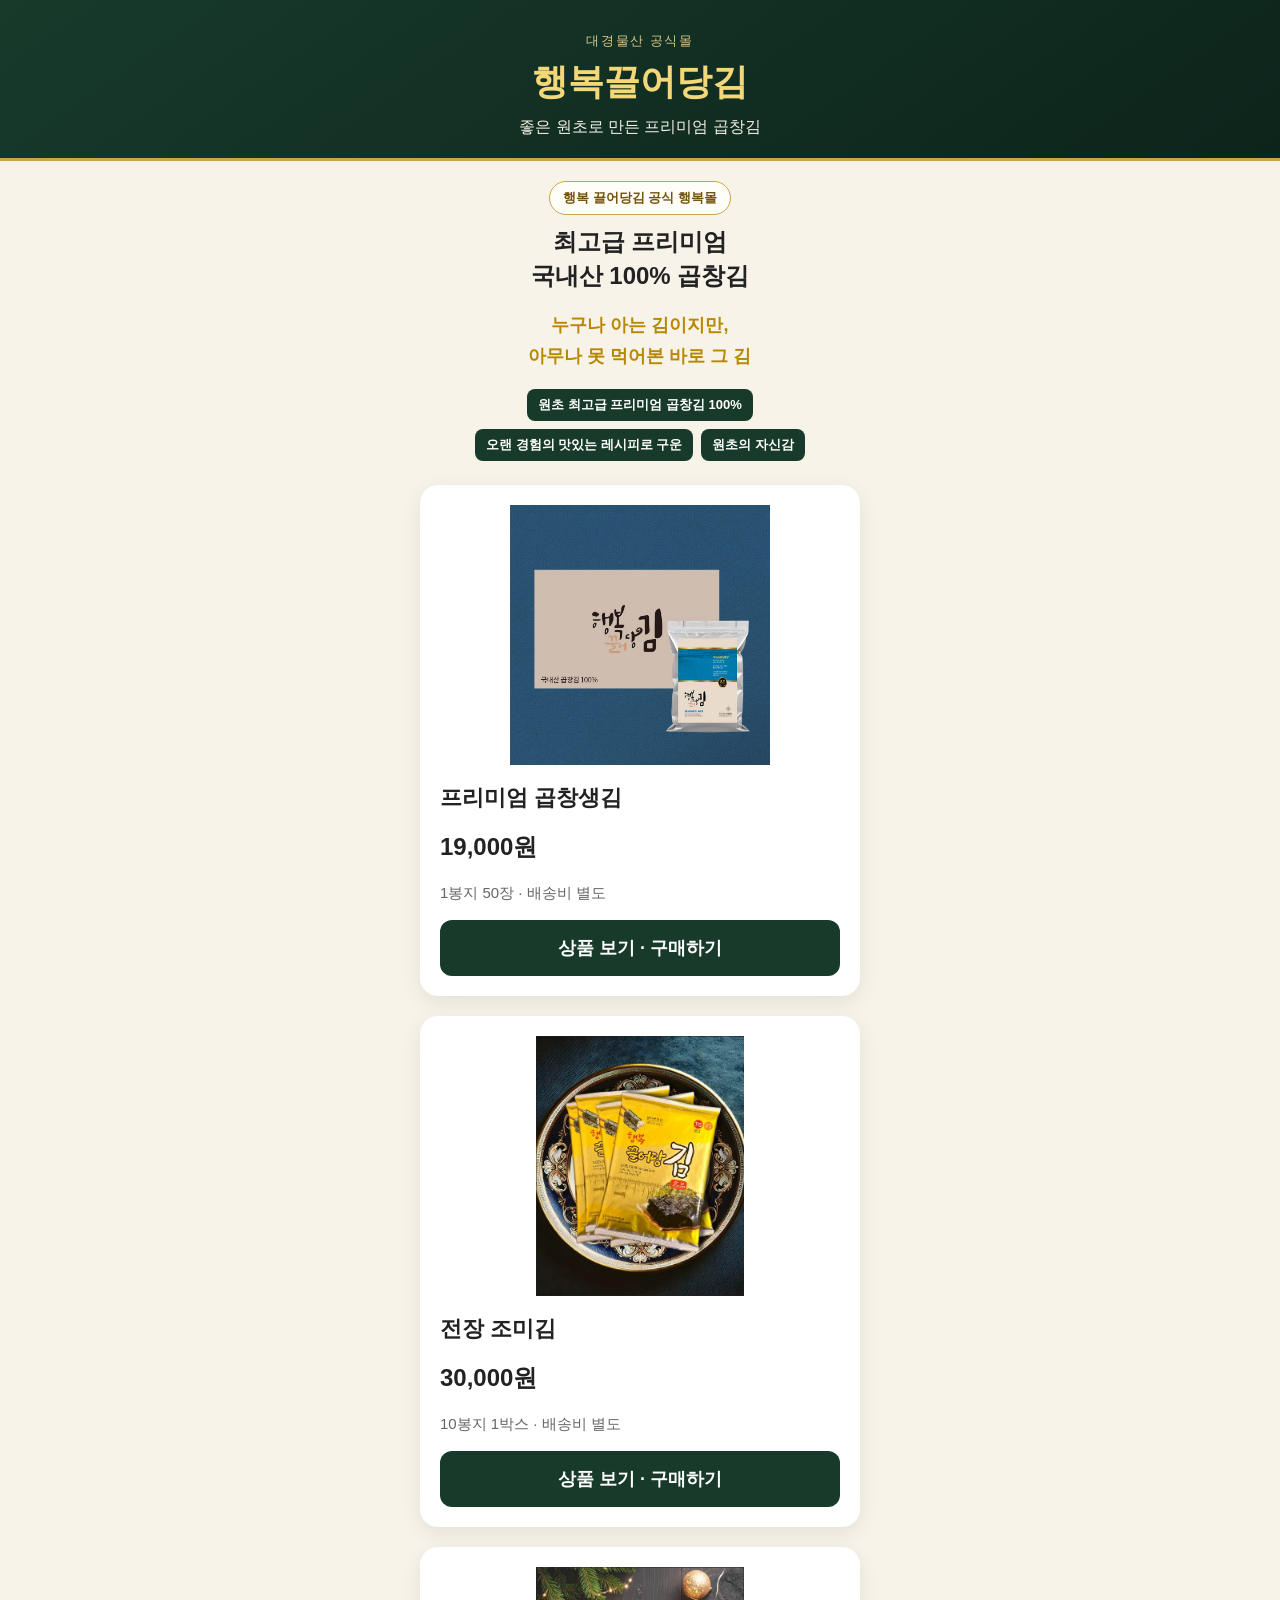
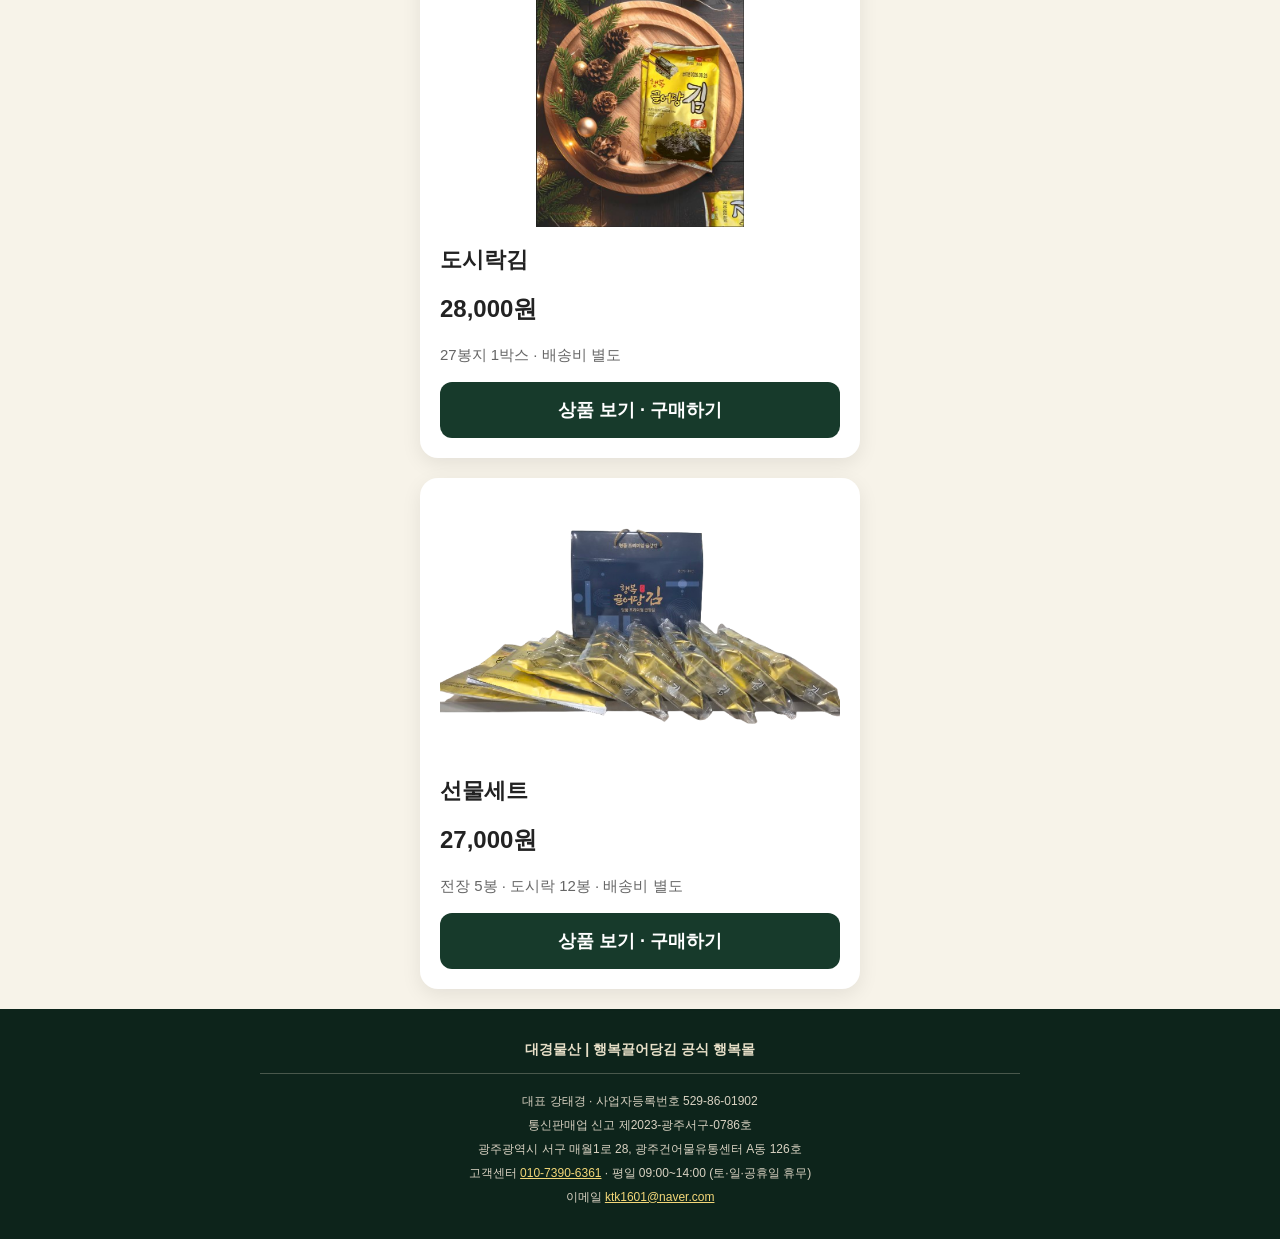
==== commit bd693a5d: "행복몰 브랜드명 및 SEO 문구 개선" ====
--- a/index.html
+++ b/index.html
@@ -3,14 +3,15 @@
 <head>
     <meta charset="UTF-8">
     <meta name="viewport" content="width=device-width, initial-scale=1.0">
-    <title>행복몰 | 행복끌어당김 곱창김 · 대경물산 공식 쇼핑몰</title>
+    <title>행복 끌어당김 | 국내산 프리미엄 곱창김 | 대경물산 행복몰</title>
     <link rel="stylesheet" href="style.css">
-    <meta name="description" content="행복몰은 대경물산이 운영하는 행복끌어당김 공식 쇼핑몰입니다. 국내산 프리미엄 곱창김, 전장 조미김, 도시락김과 선물세트를 만나보세요.">
+    <meta name="description" content="행복 끌어당김은 대경물산이 운영하는 국내산 프리미엄 곱창김 전문 쇼핑몰입니다. 곱창생김, 전장 조미김, 도시락김과 선물세트를 만나보세요.">
     <meta property="og:type" content="website">
-    <meta property="og:title" content="행복몰 | 행복끌어당김 · 대경물산 공식 쇼핑몰">
-    <meta property="og:description" content="대경물산의 행복끌어당김 공식 쇼핑몰, 행복몰! 국내산 프리미엄 곱창김과 전장김, 도시락김을 만나보세요.">
+    <meta property="og:title" content="행복 끌어당김 | 국내산 프리미엄 곱창김 | 대경물산 행복몰">
+    <meta property="og:description" content="행복 끌어당김은 대경물산의 공식 곱창김 브랜드입니다. 국내산 프리미엄 곱창김으로 만든 곱창생김, 전장 조미김, 도시락김과 선물세트를 행복몰에서 만나보세요.">
     <meta property="og:image" content="https://www.haengbokmall.com/images/og-image-optimized.jpg">
     <meta property="og:url" content="https://www.haengbokmall.com/">
+    <meta name="naver-site-verification" content="cf961c0ebadb710ff965125142c5786abef2ef1a" />
 </head>
 
 <body>
@@ -22,13 +23,13 @@
 
     <main>
         <section class="shop-intro">
-            <p class="official-badge">행복끌어당김 공식 행복몰</p>
+            <p class="official-badge">행복 끌어당김 공식 행복몰</p>
             <h2>최고급 프리미엄<br>국내산 100% 곱창김</h2>
             <p class="brand-slogan">누구나 아는 김이지만,<br>아무나 못 먹어본 바로 그 김</p>
             <div class="brand-points" aria-label="행복끌어당김의 특징">
-                <span>국내산 원초</span>
-                <span>곱창김 100%</span>
-                <span>정성스러운 포장</span>
+                <span>원초 최고급 프리미엄 곱창김 100%</span>
+                <span>오랜 경험의 맛있는 레시피로 구운</span>
+                <span>원초의 자신감</span>
             </div>
         </section>
 
